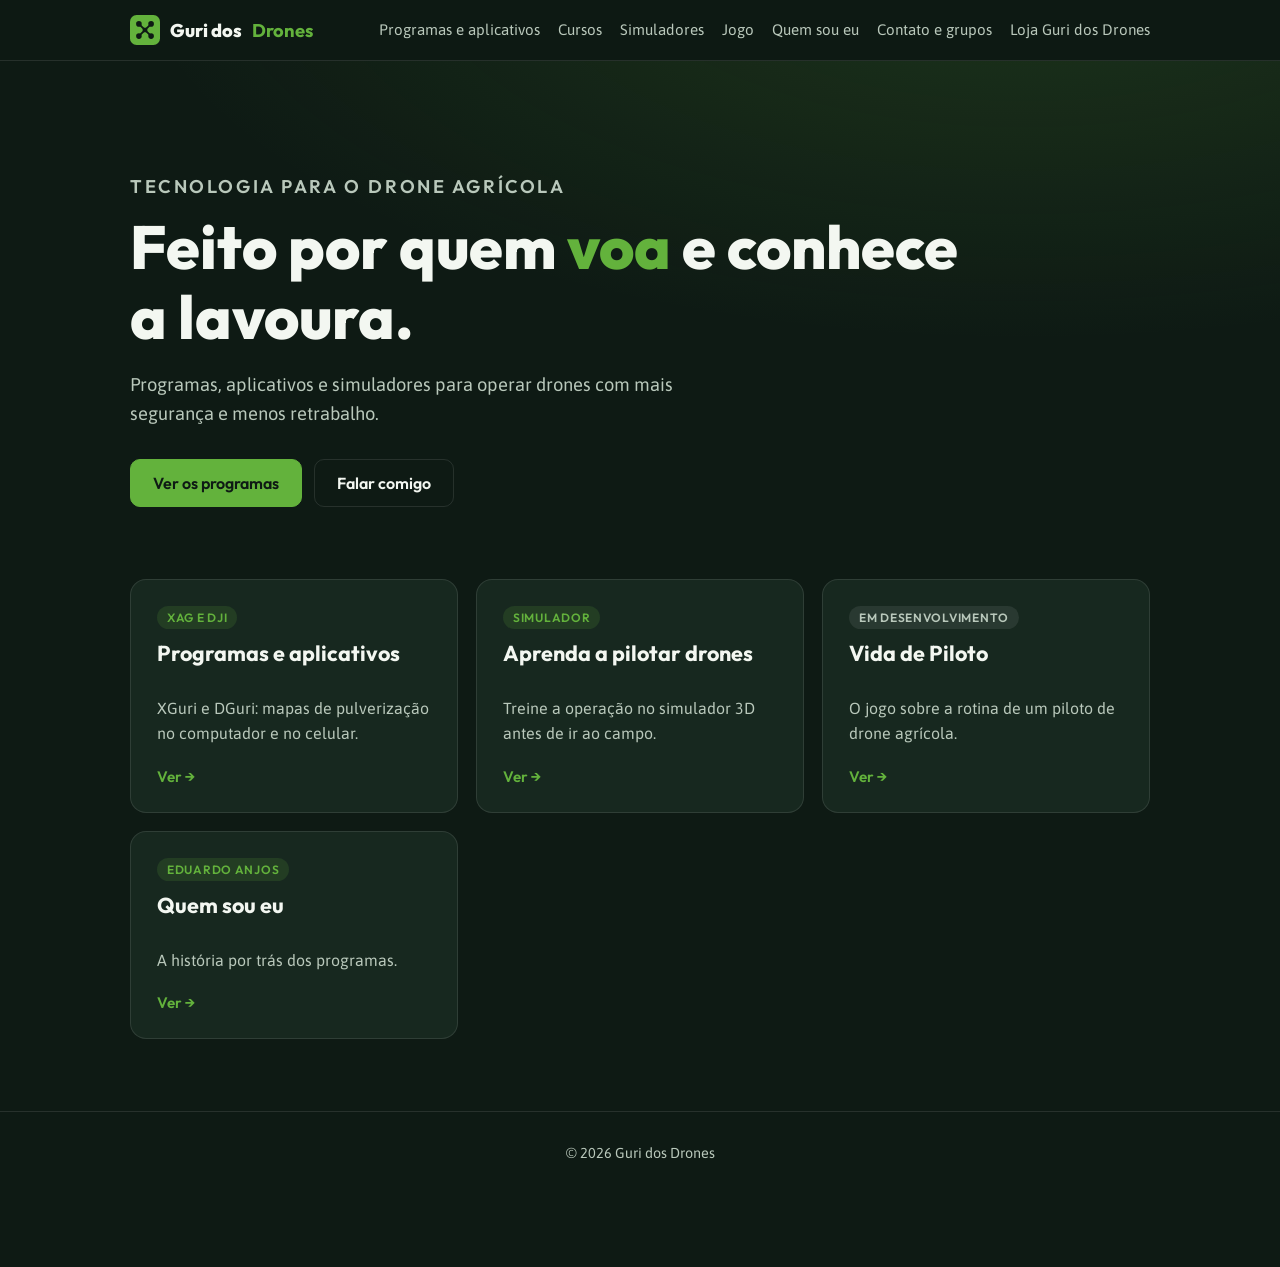
==== index.html @ 21116060 "Publica site e download do XGuri Portátil 1.30 para Android" ====
<!DOCTYPE html>
<html lang="pt-BR">
<head>
<meta charset="utf-8">
<meta name="viewport" content="width=device-width, initial-scale=1">
<title>Guri dos Drones</title>
<meta name="description" content="Programas, aplicativos e simuladores para quem trabalha com drones agrícolas: XGuri, DGuri, curso de piloto e o jogo Vida de Piloto.">
<meta name="theme-color" content="#0E1A14">
<link rel="icon" href="assets/logo.svg" type="image/svg+xml">
<link rel="preconnect" href="https://fonts.googleapis.com">
<link rel="preconnect" href="https://fonts.gstatic.com" crossorigin>
<link rel="stylesheet" href="https://fonts.googleapis.com/css2?family=Outfit:wght@600;700;800&family=Asap:wght@400;500;600&display=swap">
<link rel="stylesheet" href="css/site.css">
</head>
<body>
<header class="topo">
  <div class="env">
    <a class="marca" href="index.html"><img src="assets/logo.svg" alt="">Guri dos <b>Drones</b></a>
    <nav class="menu"><a href="programas.html">Programas e aplicativos</a><a href="cursos.html">Cursos</a><a href="simuladores.html">Simuladores</a><a href="jogo.html">Jogo</a><a href="quem-sou-eu.html">Quem sou eu</a><a href="contato.html">Contato e grupos</a><a href="loja.html">Loja Guri dos Drones</a></nav>
  </div>
</header>
<div class="hero">
  <div class="env">
    <p class="olho">Tecnologia para o drone agrícola</p>
    <h1>Feito por quem <em>voa</em> e conhece a lavoura.</h1>
    <p>Programas, aplicativos e simuladores para operar drones com mais segurança e menos retrabalho.</p>
    <div class="botoes">
      <a class="btn btn--cheio" href="programas.html">Ver os programas</a>
      <a class="btn" href="contato.html">Falar comigo</a>
    </div>
  </div>
<section class="atalhos"><div class="env">
<div class="grade">
<a class="cartao" href="programas.html"><span class="selo">XAG e DJI</span><h3>Programas e aplicativos</h3><p>XGuri e DGuri: mapas de pulverização no computador e no celular.</p><div class="links"><span style="color:var(--acento)">Ver →</span></div></a>
<a class="cartao" href="simuladores.html"><span class="selo">Simulador</span><h3>Aprenda a pilotar drones</h3><p>Treine a operação no simulador 3D antes de ir ao campo.</p><div class="links"><span style="color:var(--acento)">Ver →</span></div></a>
<a class="cartao" href="jogo.html"><span class="selo selo--breve">Em desenvolvimento</span><h3>Vida de Piloto</h3><p>O jogo sobre a rotina de um piloto de drone agrícola.</p><div class="links"><span style="color:var(--acento)">Ver →</span></div></a>
<a class="cartao" href="quem-sou-eu.html"><span class="selo">Eduardo Anjos</span><h3>Quem sou eu</h3><p>A história por trás dos programas.</p><div class="links"><span style="color:var(--acento)">Ver →</span></div></a>
</div></div></section>
<footer>
  <div class="env">© 2026 Guri dos Drones</div>
</footer>
</body>
</html>
---- css/site.css ----
:root{
  --ink:#0E1A14; --ink-2:#17281F; --ink-3:#1F3427;
  --texto:#F3F7F1; --fraco:#B9C8BB;
  --acento:#63B23C; --marca:#E31B23;
  --borda:rgba(255,255,255,.10);
  --max:1060px; --raio:16px;
  --display:"Outfit","Segoe UI",system-ui,sans-serif;
  --corpo:"Asap","Segoe UI",system-ui,sans-serif;
}
*{box-sizing:border-box;margin:0}
html{scroll-behavior:smooth}
body{background:var(--ink);color:var(--texto);font:400 1.05rem/1.6 var(--corpo);-webkit-font-smoothing:antialiased}
a{color:inherit;text-decoration:none}
.env{max-width:var(--max);margin:0 auto;padding:0 20px}
h1,h2,h3{font-family:var(--display);line-height:1.15}

.topo{position:sticky;top:0;z-index:10;background:rgba(14,26,20,.88);backdrop-filter:blur(8px);border-bottom:1px solid var(--borda)}
.topo .env{display:flex;align-items:center;justify-content:space-between;height:60px}
.marca{display:flex;align-items:center;gap:10px;font:800 1.15rem var(--display)}
.marca img{width:30px;height:30px}
.marca b{color:var(--acento)}
.menu{display:flex;gap:22px;font-size:.95rem;color:var(--fraco)}
.menu a:hover{color:var(--texto)}

.hero{padding:96px 0 72px;background:radial-gradient(900px 400px at 80% -10%,rgba(99,178,60,.18),transparent),var(--ink)}
.olho{font:600 .8rem var(--display);letter-spacing:.14em;text-transform:uppercase;color:var(--acento);margin-bottom:14px}
.hero h1{font-size:clamp(2.2rem,6vw,3.8rem);font-weight:800;max-width:14em}
.hero h1 em{font-style:normal;color:var(--acento)}
.hero p{margin-top:18px;max-width:34em;color:var(--fraco);font-size:1.15rem}
.botoes{display:flex;flex-wrap:wrap;gap:12px;margin-top:30px}
.btn{display:inline-block;padding:13px 22px;border-radius:10px;font:600 1rem var(--display);border:1px solid var(--borda);transition:.15s}
.btn--cheio{background:var(--acento);color:#0E1A14;border-color:var(--acento)}
.btn--cheio:hover{filter:brightness(1.1)}
.btn:not(.btn--cheio):hover{background:var(--ink-2)}

section{padding:72px 0}
section h2{font-size:clamp(1.6rem,4vw,2.3rem);margin-bottom:8px}
.sub{color:var(--fraco);max-width:38em;margin-bottom:36px}

.grade{display:grid;grid-template-columns:repeat(auto-fit,minmax(290px,1fr));gap:18px}
.cartao{background:var(--ink-2);border:1px solid var(--borda);border-radius:var(--raio);padding:26px;display:flex;flex-direction:column;gap:12px}
.cartao h3{font-size:1.35rem}
.cartao p{color:var(--fraco);font-size:1rem}
.selo{align-self:flex-start;font:600 .75rem var(--display);letter-spacing:.06em;text-transform:uppercase;padding:4px 10px;border-radius:99px;background:rgba(99,178,60,.15);color:var(--acento)}
.selo--breve{background:rgba(255,255,255,.08);color:var(--fraco)}
.cartao ul{list-style:none;padding:0;display:grid;gap:6px;color:var(--fraco);font-size:.97rem}
.cartao li::before{content:"";display:inline-block;width:7px;height:7px;border-radius:50%;background:var(--acento);margin-right:10px}
.parte{border-top:1px solid var(--borda);padding-top:14px;display:grid;gap:10px}
.parte h4{font:700 1.05rem var(--display)}
.parte h4 small{font:500 .85rem var(--corpo);color:var(--fraco);margin-left:6px}
.links{margin-top:auto;padding-top:8px;display:flex;flex-wrap:wrap;gap:14px;font:600 .95rem var(--display)}
.links a{color:var(--acento)}
.links a:hover{text-decoration:underline}

.faixa{background:var(--ink-2);border-block:1px solid var(--borda)}
.duas{display:grid;grid-template-columns:1fr 1fr;gap:40px;align-items:center}
.duas--rev>:first-child{order:2}
.painel{background:var(--ink-3);border:1px solid var(--borda);border-radius:var(--raio);min-height:240px;display:grid;place-items:center;color:var(--fraco);font:600 .9rem var(--display);text-align:center;padding:20px}

.contato{text-align:center}
.contato .sub{margin-inline:auto}
.contato .botoes{justify-content:center}
footer{padding:30px 0;border-top:1px solid var(--borda);color:var(--fraco);font-size:.9rem;text-align:center}

@media(max-width:760px){
  .menu{display:none}
  .duas{grid-template-columns:1fr}
  .duas--rev>:first-child{order:0}
  .hero{padding:64px 0 48px}
  section{padding:52px 0}
}

.pagina{padding:64px 0 24px;background:radial-gradient(800px 320px at 80% -20%,rgba(99,178,60,.14),transparent),var(--ink)}
.pagina h1{font-size:clamp(2rem,5vw,3rem);font-weight:800}
.pagina .sub{margin:14px 0 0}
.menu a.ativo{color:var(--acento)}
.atalhos .cartao{transition:.15s}
.atalhos a.cartao:hover{border-color:var(--acento);transform:translateY(-2px)}
.atalhos .links{margin-top:auto}

.meta{display:flex;flex-wrap:wrap;gap:8px}
.meta span{font:600 .82rem var(--display);padding:5px 11px;border-radius:8px;background:var(--ink-3);border:1px solid var(--borda);color:var(--texto)}

.menu{gap:18px}

.tabela-rolagem{overflow-x:auto;border:1px solid var(--borda);border-radius:var(--raio)}
.tabela{width:100%;border-collapse:collapse;min-width:560px;background:var(--ink-2)}
.tabela th,.tabela td{padding:13px 16px;text-align:center;border-bottom:1px solid var(--borda)}
.tabela thead th{font:700 .85rem var(--display);letter-spacing:.05em;text-transform:uppercase;color:var(--fraco);background:var(--ink-3)}
.tabela tbody th{text-align:left;font-weight:600}
.tabela tbody th small{display:block;font:400 .82rem var(--corpo);color:var(--fraco);margin-top:2px}
.tabela tr:last-child th,.tabela tr:last-child td{border-bottom:0}
.tabela td.s{color:var(--acento);font-weight:700;font-size:1.15rem}
.tabela td.n{color:rgba(255,255,255,.25)}
.nota{margin-top:16px;color:var(--fraco);font-size:.95rem}

.liberacoes{border:1px solid var(--borda);border-radius:10px;background:var(--ink-3)}
.liberacoes summary{cursor:pointer;padding:11px 14px;font:600 .92rem var(--display);color:var(--acento);list-style:none}
.liberacoes summary::-webkit-details-marker{display:none}
.liberacoes summary::before{content:"+ ";}
.liberacoes[open] summary::before{content:"– ";}
.liberacoes>*:not(summary){margin:0 14px 14px}
.tabela--compacta{min-width:430px;font-size:.92rem}
.tabela--compacta th,.tabela--compacta td{padding:9px 10px}

.produto .foto{min-height:180px;border-radius:12px;background:var(--ink-3);border:1px dashed var(--borda);display:grid;place-items:center;color:var(--fraco);font:600 .85rem var(--display);text-align:center;padding:12px}
.preco{font:800 1.6rem var(--display)!important;color:var(--texto)!important}
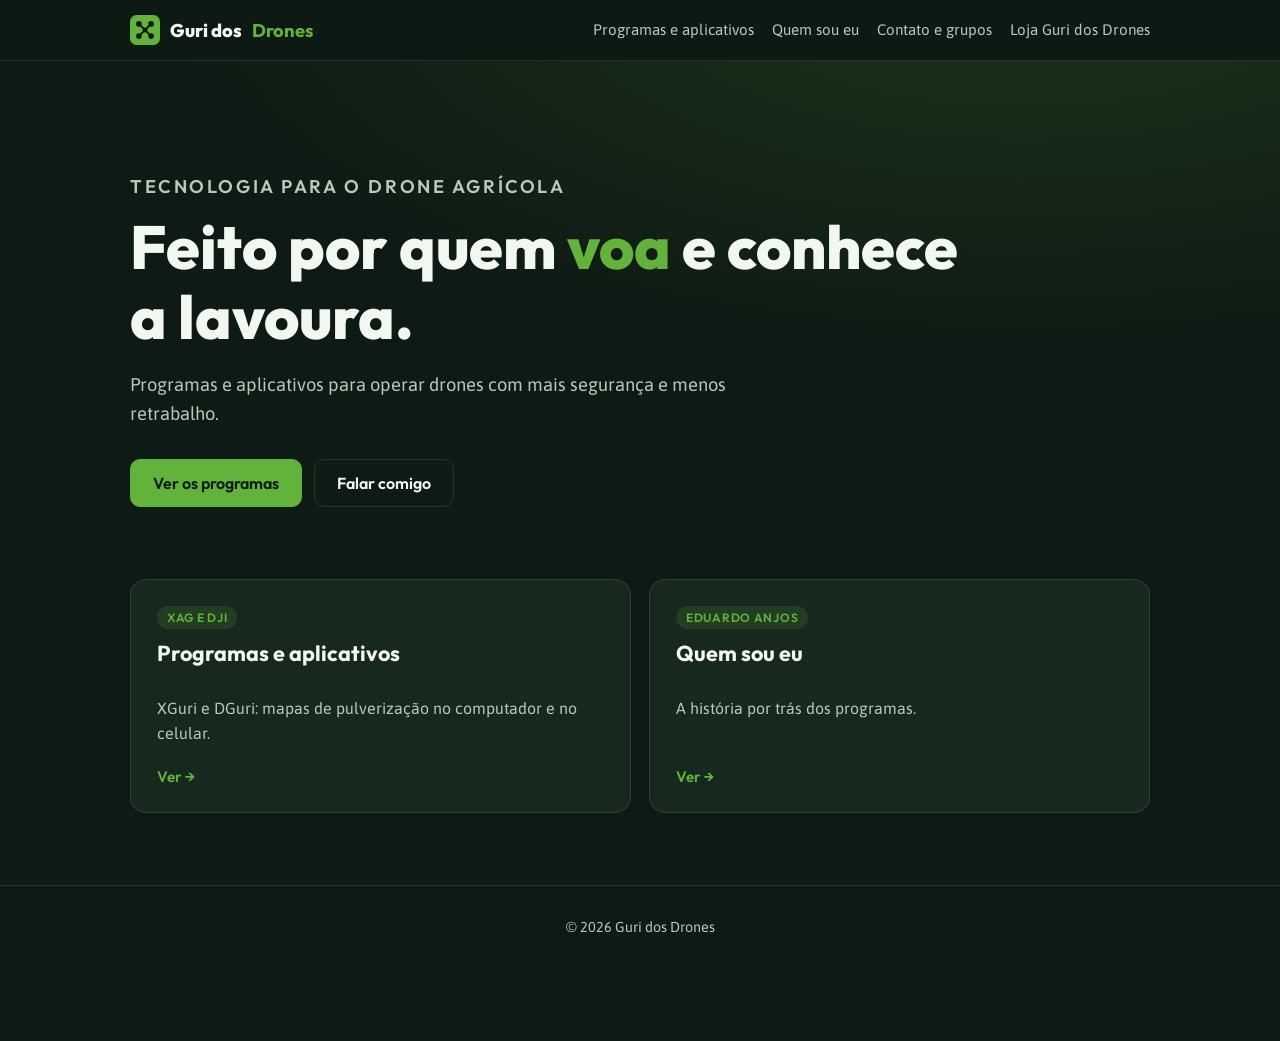
==== commit 5bf3445c: "Simplifica botoes dos programas e oculta secoes sem conteudo" ====
--- a/index.html
+++ b/index.html
@@ -4,7 +4,7 @@
 <meta charset="utf-8">
 <meta name="viewport" content="width=device-width, initial-scale=1">
 <title>Guri dos Drones</title>
-<meta name="description" content="Programas, aplicativos e simuladores para quem trabalha com drones agrícolas: XGuri, DGuri, curso de piloto e o jogo Vida de Piloto.">
+<meta name="description" content="Programas e aplicativos para quem trabalha com drones agrícolas: XGuri e DGuri.">
 <meta name="theme-color" content="#0E1A14">
 <link rel="icon" href="assets/logo.svg" type="image/svg+xml">
 <link rel="preconnect" href="https://fonts.googleapis.com">
@@ -16,14 +16,14 @@
 <header class="topo">
   <div class="env">
     <a class="marca" href="index.html"><img src="assets/logo.svg" alt="">Guri dos <b>Drones</b></a>
-    <nav class="menu"><a href="programas.html">Programas e aplicativos</a><a href="cursos.html">Cursos</a><a href="simuladores.html">Simuladores</a><a href="jogo.html">Jogo</a><a href="quem-sou-eu.html">Quem sou eu</a><a href="contato.html">Contato e grupos</a><a href="loja.html">Loja Guri dos Drones</a></nav>
+    <nav class="menu"><a href="programas.html">Programas e aplicativos</a><a href="quem-sou-eu.html">Quem sou eu</a><a href="contato.html">Contato e grupos</a><a href="loja.html">Loja Guri dos Drones</a></nav>
   </div>
 </header>
 <div class="hero">
   <div class="env">
     <p class="olho">Tecnologia para o drone agrícola</p>
     <h1>Feito por quem <em>voa</em> e conhece a lavoura.</h1>
-    <p>Programas, aplicativos e simuladores para operar drones com mais segurança e menos retrabalho.</p>
+    <p>Programas e aplicativos para operar drones com mais segurança e menos retrabalho.</p>
     <div class="botoes">
       <a class="btn btn--cheio" href="programas.html">Ver os programas</a>
       <a class="btn" href="contato.html">Falar comigo</a>
@@ -32,8 +32,6 @@
 <section class="atalhos"><div class="env">
 <div class="grade">
 <a class="cartao" href="programas.html"><span class="selo">XAG e DJI</span><h3>Programas e aplicativos</h3><p>XGuri e DGuri: mapas de pulverização no computador e no celular.</p><div class="links"><span style="color:var(--acento)">Ver →</span></div></a>
-<a class="cartao" href="simuladores.html"><span class="selo">Simulador</span><h3>Aprenda a pilotar drones</h3><p>Treine a operação no simulador 3D antes de ir ao campo.</p><div class="links"><span style="color:var(--acento)">Ver →</span></div></a>
-<a class="cartao" href="jogo.html"><span class="selo selo--breve">Em desenvolvimento</span><h3>Vida de Piloto</h3><p>O jogo sobre a rotina de um piloto de drone agrícola.</p><div class="links"><span style="color:var(--acento)">Ver →</span></div></a>
 <a class="cartao" href="quem-sou-eu.html"><span class="selo">Eduardo Anjos</span><h3>Quem sou eu</h3><p>A história por trás dos programas.</p><div class="links"><span style="color:var(--acento)">Ver →</span></div></a>
 </div></div></section>
 <footer>
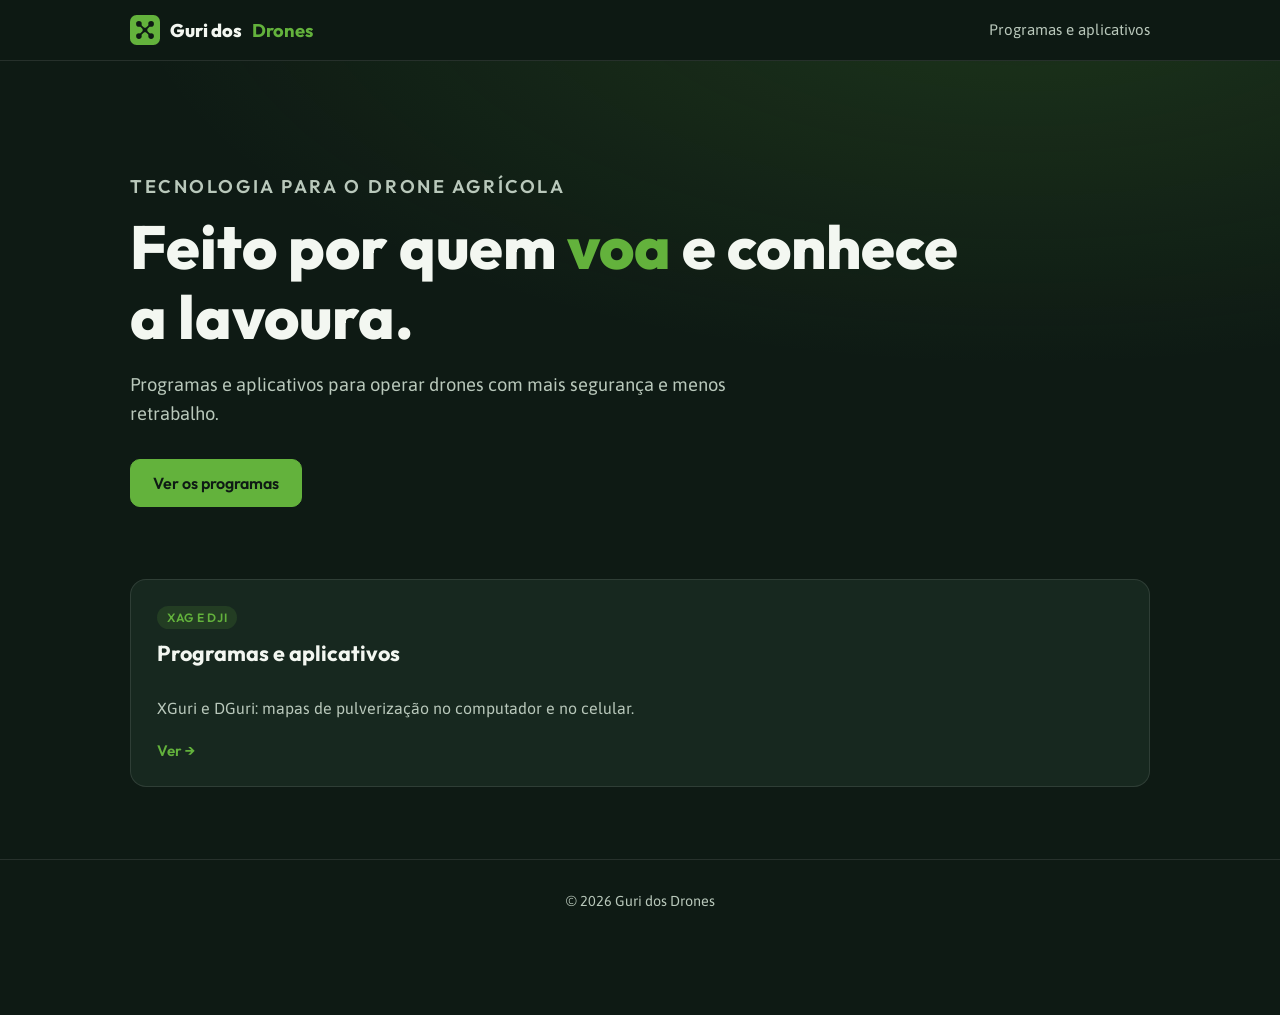
==== commit 6c27e234: "Mantem somente programas e aplicativos na navegacao" ====
--- a/index.html
+++ b/index.html
@@ -16,7 +16,7 @@
 <header class="topo">
   <div class="env">
     <a class="marca" href="index.html"><img src="assets/logo.svg" alt="">Guri dos <b>Drones</b></a>
-    <nav class="menu"><a href="programas.html">Programas e aplicativos</a><a href="quem-sou-eu.html">Quem sou eu</a><a href="contato.html">Contato e grupos</a><a href="loja.html">Loja Guri dos Drones</a></nav>
+    <nav class="menu"><a href="programas.html">Programas e aplicativos</a></nav>
   </div>
 </header>
 <div class="hero">
@@ -26,13 +26,11 @@
     <p>Programas e aplicativos para operar drones com mais segurança e menos retrabalho.</p>
     <div class="botoes">
       <a class="btn btn--cheio" href="programas.html">Ver os programas</a>
-      <a class="btn" href="contato.html">Falar comigo</a>
     </div>
   </div>
 <section class="atalhos"><div class="env">
 <div class="grade">
 <a class="cartao" href="programas.html"><span class="selo">XAG e DJI</span><h3>Programas e aplicativos</h3><p>XGuri e DGuri: mapas de pulverização no computador e no celular.</p><div class="links"><span style="color:var(--acento)">Ver →</span></div></a>
-<a class="cartao" href="quem-sou-eu.html"><span class="selo">Eduardo Anjos</span><h3>Quem sou eu</h3><p>A história por trás dos programas.</p><div class="links"><span style="color:var(--acento)">Ver →</span></div></a>
 </div></div></section>
 <footer>
   <div class="env">© 2026 Guri dos Drones</div>
--- a/css/site.css
+++ b/css/site.css
@@ -49,8 +49,8 @@
 .parte h4{font:700 1.05rem var(--display)}
 .parte h4 small{font:500 .85rem var(--corpo);color:var(--fraco);margin-left:6px}
 .links{margin-top:auto;padding-top:8px;display:flex;flex-wrap:wrap;gap:14px;font:600 .95rem var(--display)}
-.links a{color:var(--acento)}
-.links a:hover{text-decoration:underline}
+.links a:not(.btn){color:var(--acento)}
+.links a:not(.btn):hover{text-decoration:underline}
 
 .faixa{background:var(--ink-2);border-block:1px solid var(--borda)}
 .duas{display:grid;grid-template-columns:1fr 1fr;gap:40px;align-items:center}
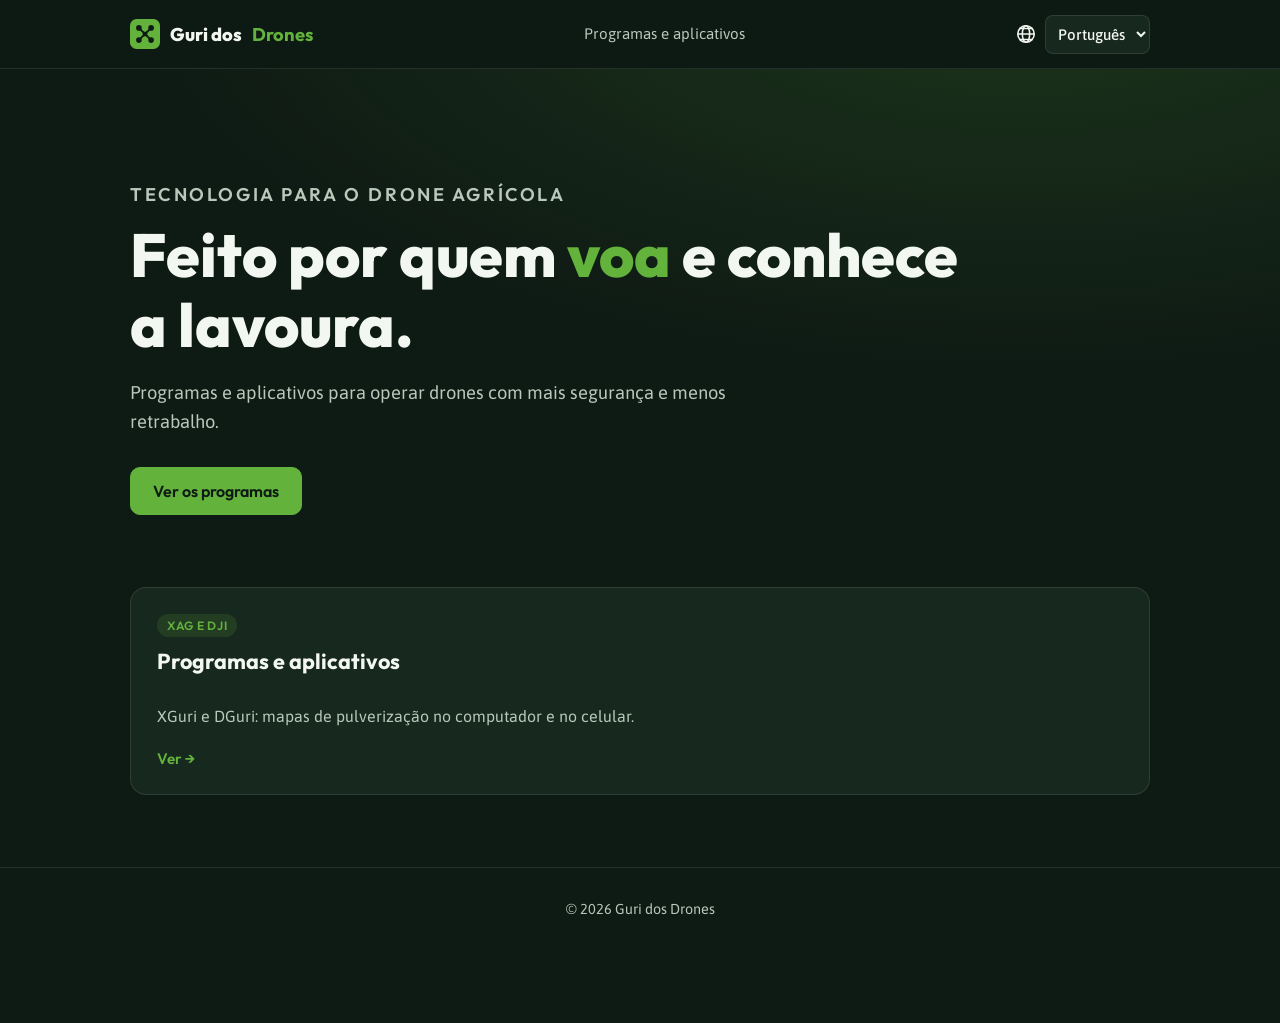
==== commit d4788757: "Adiciona seletor de portugues ingles e espanhol nas paginas ativas" ====
--- a/index.html
+++ b/index.html
@@ -11,12 +11,18 @@
 <link rel="preconnect" href="https://fonts.gstatic.com" crossorigin>
 <link rel="stylesheet" href="https://fonts.googleapis.com/css2?family=Outfit:wght@600;700;800&family=Asap:wght@400;500;600&display=swap">
 <link rel="stylesheet" href="css/site.css">
+<script defer src="idiomas-dados.js"></script>
+<script defer src="idiomas.js"></script>
 </head>
 <body>
 <header class="topo">
   <div class="env">
     <a class="marca" href="index.html"><img src="assets/logo.svg" alt="">Guri dos <b>Drones</b></a>
     <nav class="menu"><a href="programas.html">Programas e aplicativos</a></nav>
+    <label class="idioma">
+      <svg viewBox="0 0 24 24" width="22" height="22" fill="none" stroke="currentColor" stroke-width="1.7" aria-hidden="true"><circle cx="12" cy="12" r="9"/><ellipse cx="12" cy="12" rx="4" ry="9"/><path d="M3 12h18M5 6h14M5 18h14"/></svg>
+      <select id="idioma" aria-label="Escolher idioma" title="Escolher idioma"><option value="pt" lang="pt-BR">Português</option><option value="en" lang="en">English</option><option value="es" lang="es">Español</option></select>
+    </label>
   </div>
 </header>
 <div class="hero">
--- a/css/site.css
+++ b/css/site.css
@@ -105,3 +105,31 @@
 
 .produto .foto{min-height:180px;border-radius:12px;background:var(--ink-3);border:1px dashed var(--borda);display:grid;place-items:center;color:var(--fraco);font:600 .85rem var(--display);text-align:center;padding:12px}
 .preco{font:800 1.6rem var(--display)!important;color:var(--texto)!important}
+
+/* Cada programa e aplicativo tem sua própria seção. */
+.produto-dedicado{padding:36px 0}
+.produto-dedicado .cartao{padding:36px;gap:26px}
+.produto-dedicado .cartao ul{gap:14px}
+.produto-dedicado .cartao h2{margin-bottom:0}
+.produto-dedicado .links{padding-top:0}
+.produto-dedicado:last-child{padding-bottom:72px}
+@media(max-width:760px){
+  .produto-dedicado{padding:24px 0}
+  .produto-dedicado .cartao{padding:24px;gap:22px}
+}
+
+.produto-dedicado .produto-descricao{margin-top:18px;font-size:1.15rem;max-width:48em}
+
+/* Seletor de idioma acessível no computador e no celular. */
+.topo .env{height:auto;min-height:68px;gap:16px;flex-wrap:wrap;padding-block:12px}
+.topo .marca{flex-shrink:0}
+.topo .menu{margin-left:auto}
+.idioma{display:flex;align-items:center;gap:8px;color:var(--texto);margin-left:auto}
+.idioma select{font:500 .95rem var(--corpo);color:var(--texto);background:var(--ink-2);border:1px solid var(--borda);border-radius:8px;padding:9px 8px;cursor:pointer;max-width:140px}
+.idioma select:focus-visible{outline:2px solid var(--acento);outline-offset:3px}
+@media(max-width:760px){
+  .topo .menu{display:flex;order:3;width:100%;justify-content:center;font-size:.9rem}
+  .topo .marca{font-size:1rem;gap:6px}
+  .idioma{gap:4px}
+  .idioma select{font-size:.85rem;max-width:116px}
+}
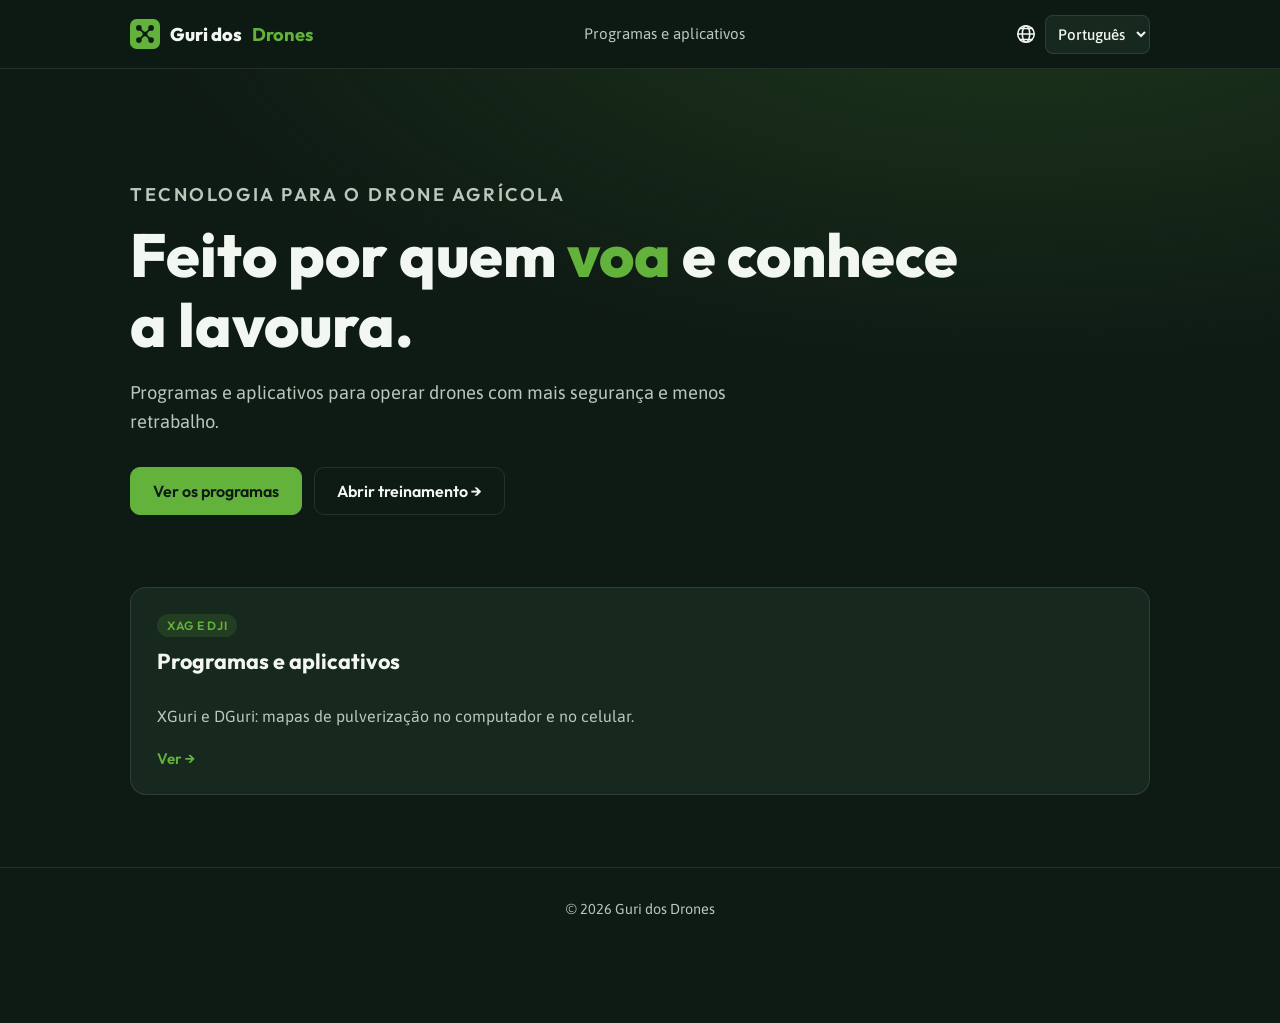
==== commit f9220104: "Adiciona botão para abrir o treinamento" ====
--- a/index.html
+++ b/index.html
@@ -32,6 +32,7 @@
     <p>Programas e aplicativos para operar drones com mais segurança e menos retrabalho.</p>
     <div class="botoes">
       <a class="btn btn--cheio" href="programas.html">Ver os programas</a>
+      <a class="btn" href="https://guridosdrones-treinamento.web.app/">Abrir treinamento →</a>
     </div>
   </div>
 <section class="atalhos"><div class="env">
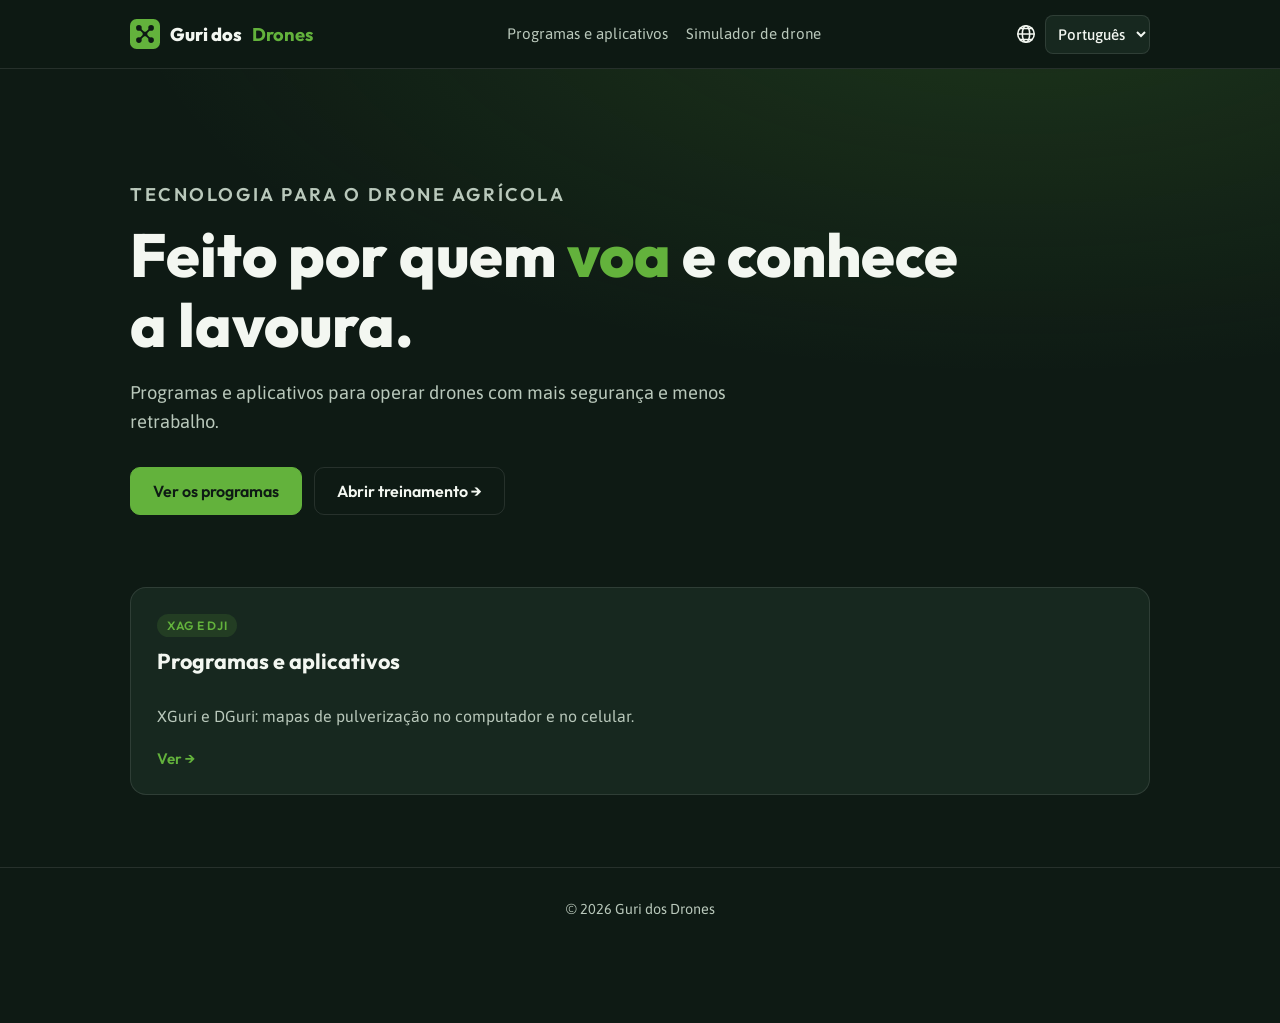
==== commit 31d7c304: "Adiciona simulador de drone ao menu superior" ====
--- a/index.html
+++ b/index.html
@@ -18,7 +18,7 @@
 <header class="topo">
   <div class="env">
     <a class="marca" href="index.html"><img src="assets/logo.svg" alt="">Guri dos <b>Drones</b></a>
-    <nav class="menu"><a href="programas.html">Programas e aplicativos</a></nav>
+    <nav class="menu"><a href="programas.html">Programas e aplicativos</a><a href="https://guridosdrones-treinamento.web.app/">Simulador de drone</a></nav>
     <label class="idioma">
       <svg viewBox="0 0 24 24" width="22" height="22" fill="none" stroke="currentColor" stroke-width="1.7" aria-hidden="true"><circle cx="12" cy="12" r="9"/><ellipse cx="12" cy="12" rx="4" ry="9"/><path d="M3 12h18M5 6h14M5 18h14"/></svg>
       <select id="idioma" aria-label="Escolher idioma" title="Escolher idioma"><option value="pt" lang="pt-BR">Português</option><option value="en" lang="en">English</option><option value="es" lang="es">Español</option></select>
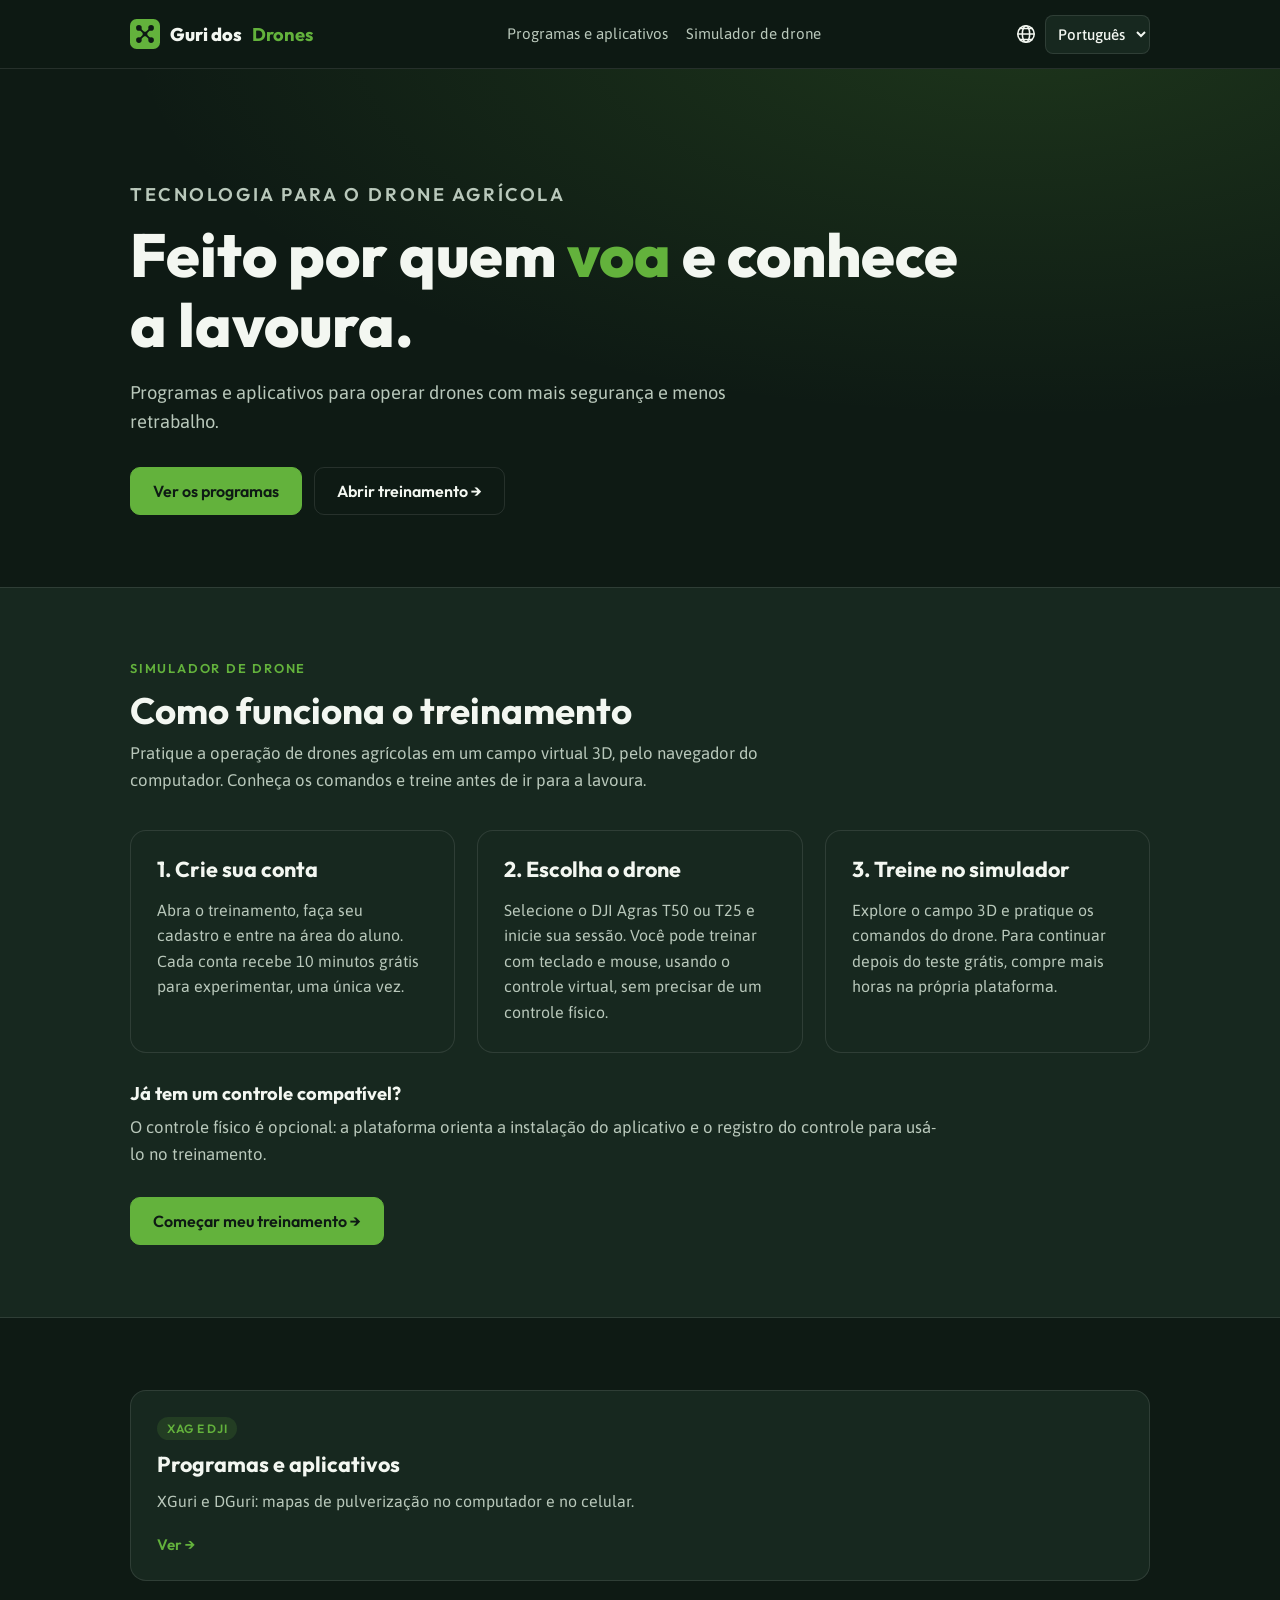
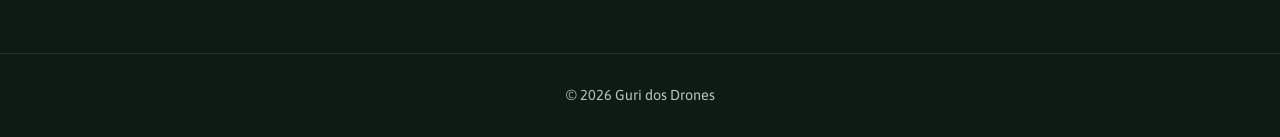
==== commit 6d0be9eb: "Explica o treinamento de drones na pagina inicial" ====
--- a/index.html
+++ b/index.html
@@ -35,6 +35,21 @@
       <a class="btn" href="https://guridosdrones-treinamento.web.app/">Abrir treinamento →</a>
     </div>
   </div>
+</div>
+<section class="faixa treinamento-inicio" id="treinamento" aria-labelledby="titulo-treinamento">
+  <div class="env">
+    <p class="olho">Simulador de drone</p>
+    <h2 id="titulo-treinamento">Como funciona o treinamento</h2>
+    <p class="sub">Pratique a operação de drones agrícolas em um campo virtual 3D, pelo navegador do computador. Conheça os comandos e treine antes de ir para a lavoura.</p>
+    <div class="grade">
+      <article class="cartao"><h3>1. Crie sua conta</h3><p>Abra o treinamento, faça seu cadastro e entre na área do aluno. Cada conta recebe 10 minutos grátis para experimentar, uma única vez.</p></article>
+      <article class="cartao"><h3>2. Escolha o drone</h3><p>Selecione o DJI Agras T50 ou T25 e inicie sua sessão. Você pode treinar com teclado e mouse, usando o controle virtual, sem precisar de um controle físico.</p></article>
+      <article class="cartao"><h3>3. Treine no simulador</h3><p>Explore o campo 3D e pratique os comandos do drone. Para continuar depois do teste grátis, compre mais horas na própria plataforma.</p></article>
+    </div>
+    <div class="treinamento-controle"><h3>Já tem um controle compatível?</h3><p>O controle físico é opcional: a plataforma orienta a instalação do aplicativo e o registro do controle para usá-lo no treinamento.</p></div>
+    <div class="botoes"><a class="btn btn--cheio" href="https://guridosdrones-treinamento.web.app/">Começar meu treinamento →</a></div>
+  </div>
+</section>
 <section class="atalhos"><div class="env">
 <div class="grade">
 <a class="cartao" href="programas.html"><span class="selo">XAG e DJI</span><h3>Programas e aplicativos</h3><p>XGuri e DGuri: mapas de pulverização no computador e no celular.</p><div class="links"><span style="color:var(--acento)">Ver →</span></div></a>
--- a/css/site.css
+++ b/css/site.css
@@ -133,3 +133,11 @@
   .idioma{gap:4px}
   .idioma select{font-size:.85rem;max-width:116px}
 }
+
+/* Apresentacao do treinamento na pagina inicial. */
+.treinamento-inicio .grade{grid-template-columns:repeat(3,minmax(0,1fr));gap:22px}
+.treinamento-inicio .cartao{padding:26px;gap:16px}
+.treinamento-controle{margin-top:30px;max-width:48em}
+.treinamento-controle h3{font-size:1.15rem;margin-bottom:10px}
+.treinamento-controle p{color:var(--fraco)}
+@media(max-width:760px){.treinamento-inicio .grade{grid-template-columns:1fr}}
